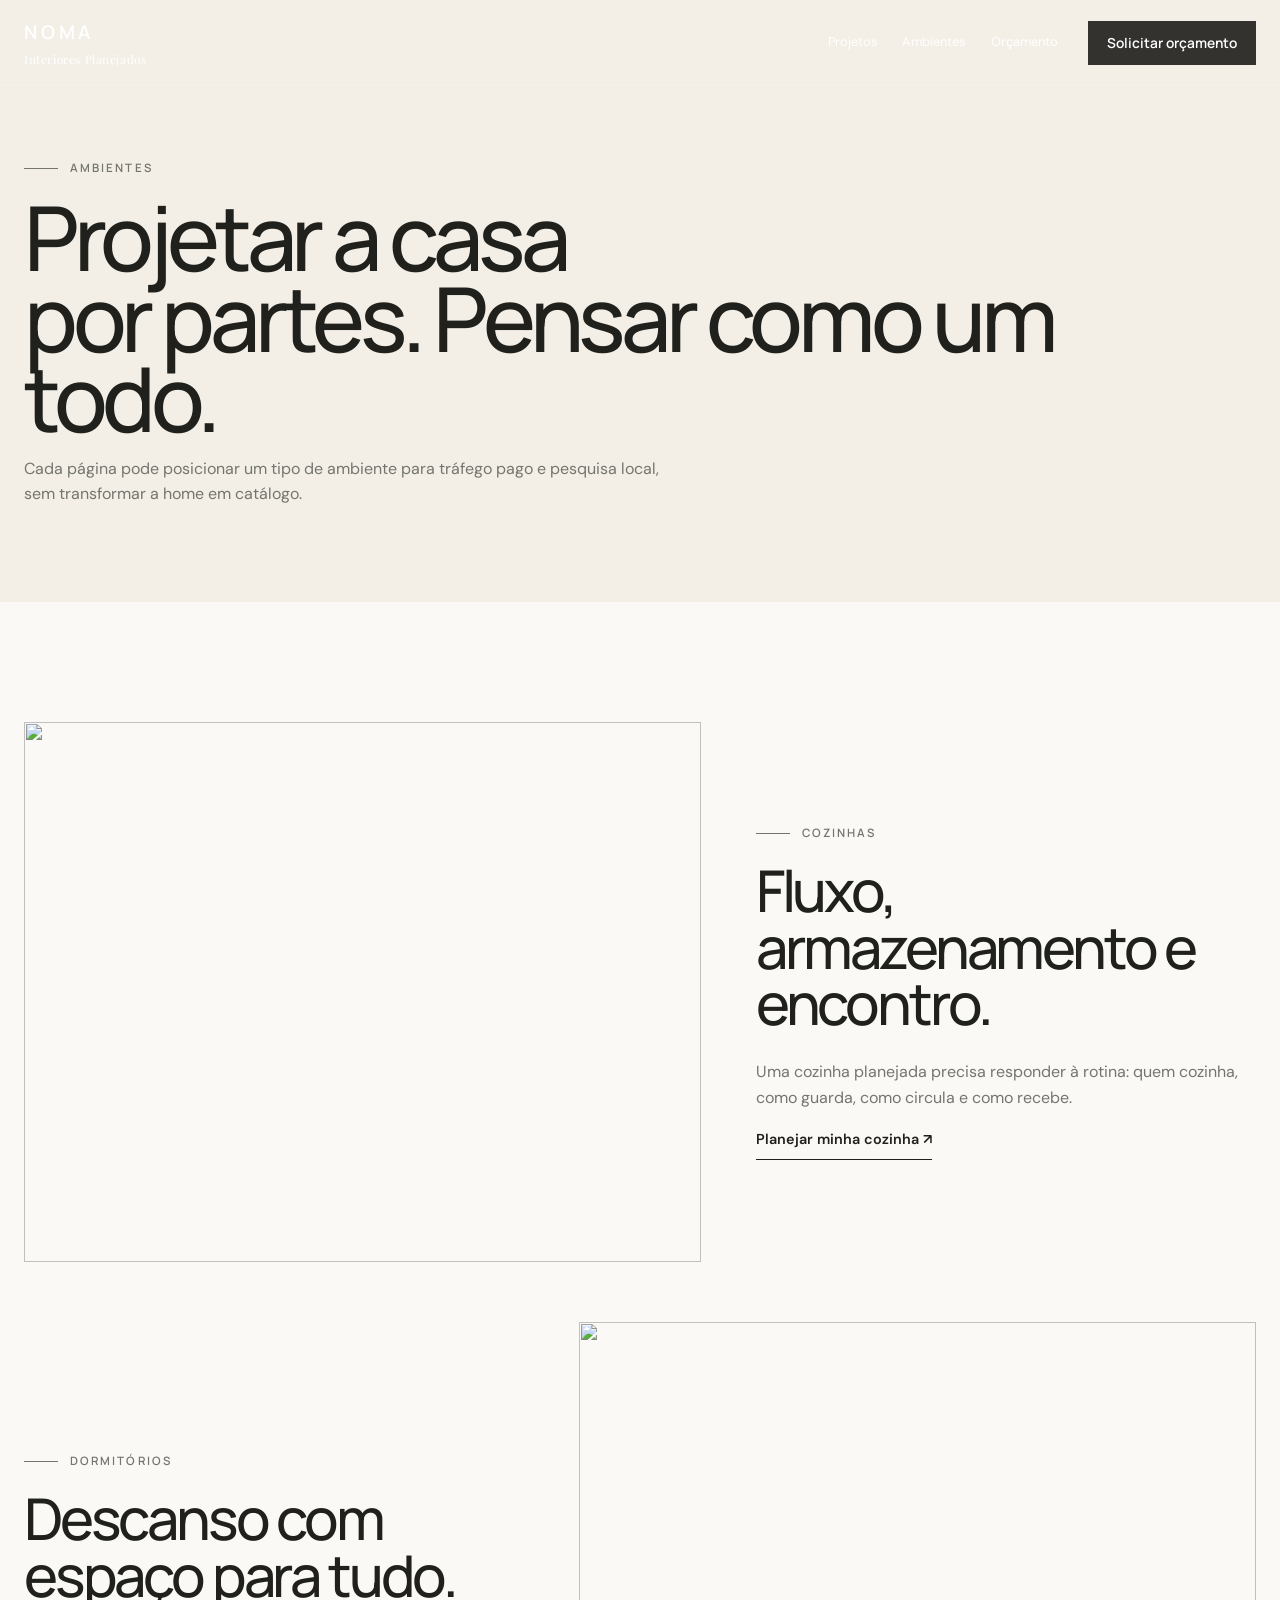
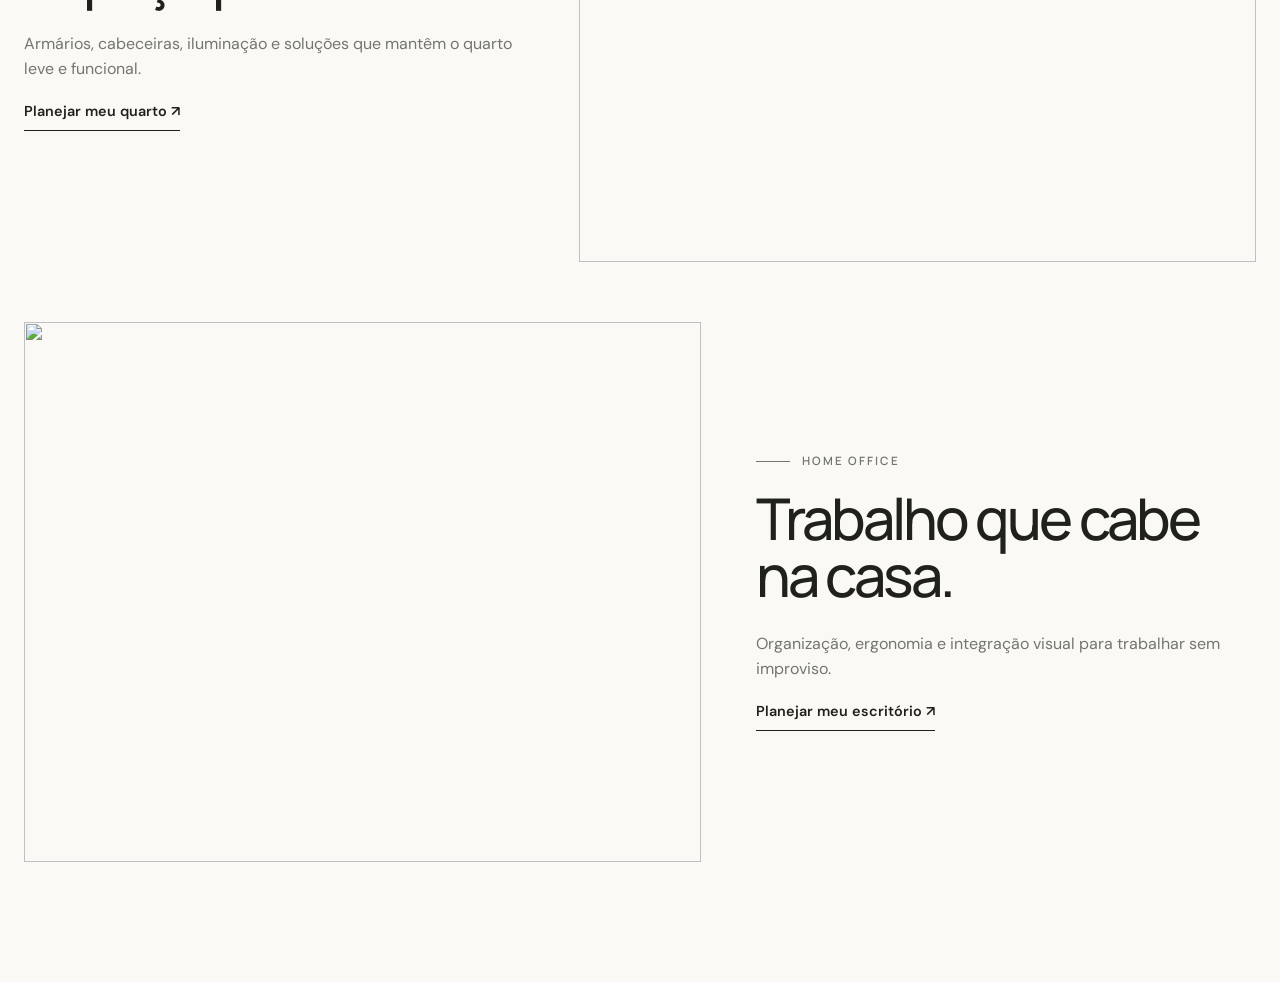
==== ambientes.html @ e96a2349 "Adiciona página ambientes.html" ====
<!doctype html><html lang="pt-BR"><head><meta charset="utf-8"><meta name="viewport" content="width=device-width,initial-scale=1"><title>Ambientes | NOMA Interiores</title><link rel="stylesheet" href="styles.css"></head><body><header class="header scrolled"><div class="shell header-inner"><a class="brand" href="index.html"><span class="brand-main">NOMA</span><span class="brand-sub">Interiores Planejados</span></a><nav class="nav"><a href="projetos.html">Projetos</a><a href="ambientes.html">Ambientes</a><a href="orcamento.html">Orçamento</a></nav><a class="button button-dark header-cta" href="orcamento.html">Solicitar orçamento</a><button class="menu">☰</button></div></header><main><section class="page-hero"><div class="shell"><p class="eyebrow">Ambientes</p><h1>Projetar a casa<br>por partes. Pensar como um todo.</h1><p>Cada página pode posicionar um tipo de ambiente para tráfego pago e pesquisa local, sem transformar a home em catálogo.</p></div></section><section class="section"><div class="shell room-list"><article class="room reveal"><img src="https://images.unsplash.com/photo-1600566753190-17f0baa2a6c3?auto=format&fit=crop&w=1300&q=88"><div><p class="eyebrow">Cozinhas</p><h2>Fluxo, armazenamento e encontro.</h2><p>Uma cozinha planejada precisa responder à rotina: quem cozinha, como guarda, como circula e como recebe.</p><a class="text-link" href="orcamento.html">Planejar minha cozinha ↗</a></div></article><article class="room reveal"><img src="https://images.unsplash.com/photo-1600607687920-4e2a09cf159d?auto=format&fit=crop&w=1300&q=88"><div><p class="eyebrow">Dormitórios</p><h2>Descanso com espaço para tudo.</h2><p>Armários, cabeceiras, iluminação e soluções que mantêm o quarto leve e funcional.</p><a class="text-link" href="orcamento.html">Planejar meu quarto ↗</a></div></article><article class="room reveal"><img src="https://images.unsplash.com/photo-1497366754035-f200968a6e72?auto=format&fit=crop&w=1300&q=88"><div><p class="eyebrow">Home office</p><h2>Trabalho que cabe na casa.</h2><p>Organização, ergonomia e integração visual para trabalhar sem improviso.</p><a class="text-link" href="orcamento.html">Planejar meu escritório ↗</a></div></article></div></section></main><script src="app.js"></script></body></html>
---- styles.css ----
@import url('https://fonts.googleapis.com/css2?family=DM+Sans:wght@400;500;600&family=Manrope:wght@400;500;600&family=Playfair+Display:ital,wght@0,500;0,600;1,500&display=swap');
:root{--ink:#20211d;--olive:#4d5947;--paper:#f3efe7;--cream:#e8e1d5;--sand:#cdbca7;--wood:#947259;--white:#fff;--muted:#74756e;--line:rgba(32,33,29,.16);--serif:"Playfair Display",Georgia,serif;--sans:"DM Sans",sans-serif;--display:"Manrope",sans-serif;--max:1240px}
*{box-sizing:border-box}html{scroll-behavior:smooth}body{margin:0;background:#faf9f6;color:var(--ink);font:16px/1.58 var(--sans);overflow-x:hidden}body.modal-open{overflow:hidden}a{text-decoration:none;color:inherit}img{display:block;width:100%}button,input,select,textarea{font:inherit}.shell{width:min(var(--max),calc(100% - 48px));margin:auto}.section{padding:120px 0}.eyebrow{margin:0 0 22px;font:600 .72rem var(--display);letter-spacing:.18em;text-transform:uppercase}.eyebrow:before{content:"";display:inline-block;width:34px;height:1px;margin:0 12px 3px 0;background:currentColor}.eyebrow.light{color:rgba(255,255,255,.74)}h1,h2,h3,p{margin-top:0}h2{margin-bottom:28px;font:500 clamp(2.8rem,5vw,5.2rem)/.98 var(--display);letter-spacing:-.055em}h2 em,h1 em{font-family:var(--serif);font-weight:500}.button{display:inline-flex;align-items:center;justify-content:center;min-height:54px;padding:0 24px;border:1px solid transparent;font:600 .86rem var(--display);transition:.3s;cursor:pointer}.button:hover{transform:translateY(-2px)}.button-dark{color:white;background:var(--ink)}.button-light{color:var(--ink);background:white}.button-ghost{color:white;border-color:rgba(255,255,255,.45);background:rgba(255,255,255,.08);backdrop-filter:blur(10px)}.button-outline{border-color:var(--ink);background:transparent}.text-link{display:inline-flex;gap:16px;align-items:center;border-bottom:1px solid currentColor;padding-bottom:8px;font-size:.9rem;font-weight:600}.header{position:fixed;inset:0 0 auto;z-index:100;height:86px;color:white;border-bottom:1px solid rgba(255,255,255,.16);transition:.35s}.header.scrolled{height:72px;color:var(--ink);background:rgba(250,249,246,.94);box-shadow:0 8px 30px rgba(0,0,0,.06);backdrop-filter:blur(16px);border-color:var(--line)}.header-inner{display:flex;height:100%;align-items:center;gap:30px}.brand{display:flex;flex-direction:column;line-height:1}.brand-main{font:600 1.18rem var(--display);letter-spacing:.2em}.brand-sub{margin-top:6px;font:.74rem var(--serif);letter-spacing:.05em}.nav{display:flex;gap:clamp(16px,2vw,30px);margin-left:auto}.nav a{position:relative;font-size:.8rem}.nav a:after{content:"";position:absolute;left:0;right:100%;bottom:-7px;height:1px;background:currentColor;transition:.25s}.nav a:hover:after{right:0}.header-cta{min-height:44px;padding-inline:18px;background:rgba(24,25,22,.88);color:white}.menu{display:none;width:44px;height:44px;border:0;background:transparent;color:inherit}.hero{position:relative;min-height:100svh;display:flex;align-items:center;color:white;overflow:hidden}.hero-image{position:absolute;inset:0;height:100%;object-fit:cover;animation:zoom 18s ease-out both}@keyframes zoom{from{transform:scale(1.05)}to{transform:scale(1)}}.hero-overlay{position:absolute;inset:0;background:linear-gradient(90deg,rgba(14,15,13,.83),rgba(14,15,13,.43) 52%,rgba(14,15,13,.14)),linear-gradient(0deg,rgba(0,0,0,.35),transparent 40%)}.hero-content{position:relative;z-index:2;padding:150px 0 95px}.hero h1{max-width:960px;margin:0 0 30px;font:500 clamp(3.6rem,7.4vw,7.8rem)/.89 var(--display);letter-spacing:-.065em}.hero-lead{max-width:620px;margin-bottom:38px;color:rgba(255,255,255,.84);font-size:1.08rem}.hero-actions{display:flex;gap:12px;flex-wrap:wrap}.hero-actions .button{min-height:58px}.hero-proof{display:flex;gap:14px;flex-wrap:wrap;margin-top:55px;color:rgba(255,255,255,.67);font-size:.72rem;letter-spacing:.08em;text-transform:uppercase}.hero-proof span{width:3px;height:3px;border-radius:50%;background:white;align-self:center}.hero-note{position:absolute;right:24px;bottom:22px;z-index:2;color:rgba(255,255,255,.57);font-size:.67rem}.scroll{position:absolute;z-index:3;left:50%;bottom:28px;width:25px;height:42px;border:1px solid rgba(255,255,255,.48);border-radius:20px}.scroll:after{content:"";position:absolute;top:8px;left:11px;width:2px;height:7px;border-radius:2px;background:#fff;animation:scroll 1.7s infinite}@keyframes scroll{0%{opacity:0;transform:translateY(0)}30%{opacity:1}100%{opacity:0;transform:translateY(14px)}}.intro{background:var(--paper)}.intro-grid{display:grid;grid-template-columns:.78fr 1.22fr;gap:clamp(50px,8vw,130px);align-items:center}.intro-copy p:not(.eyebrow){max-width:490px;color:var(--muted);font-size:1.03rem}.intro-visual{margin:0}.intro-visual img{height:650px;object-fit:cover}.intro-visual figcaption{display:flex;gap:18px;padding:18px 2px;color:var(--muted);font-size:.82rem}.intro-visual figcaption span{color:var(--ink);font-weight:600}.heading{display:flex;justify-content:space-between;align-items:end;gap:60px;margin-bottom:60px}.heading h2{margin-bottom:0}.heading>p{max-width:410px;margin-bottom:4px;color:var(--muted)}.environment-grid{display:grid;grid-template-columns:repeat(3,1fr);grid-auto-rows:320px;gap:14px}.environment{position:relative;overflow:hidden}.environment.wide{grid-column:span 2}.environment.tall{grid-row:span 2}.environment img{height:100%;object-fit:cover;transition:.8s}.environment:hover img{transform:scale(1.045)}.environment:after{content:"";position:absolute;inset:0;background:linear-gradient(0deg,rgba(10,11,9,.7),transparent 62%)}.env-copy{position:absolute;z-index:2;inset:auto 26px 24px;color:white;display:grid;grid-template-columns:auto 1fr auto;gap:14px;align-items:end}.env-copy span{font-size:.7rem;opacity:.7}.env-copy h3{margin:0;font:500 clamp(1.45rem,2.3vw,2.2rem) var(--serif)}.env-copy a{font-size:.72rem;border-bottom:1px solid rgba(255,255,255,.6)}.portfolio{color:white;background:var(--ink)}.portfolio .heading>p{color:rgba(255,255,255,.63)}.portfolio-grid{display:grid;grid-template-columns:1.2fr .8fr .8fr;grid-auto-rows:340px;gap:12px}.project{position:relative;border:0;padding:0;background:#111;overflow:hidden;cursor:pointer;text-align:left}.project.large{grid-row:span 2}.project.wide{grid-column:span 2}.project img{height:100%;object-fit:cover;transition:.8s}.project:hover img{transform:scale(1.04);opacity:.84}.project-copy{position:absolute;inset:0;display:flex;flex-direction:column;justify-content:flex-end;padding:26px;color:white;background:linear-gradient(0deg,rgba(8,9,7,.82),transparent 58%)}.project-copy small{opacity:.67}.project-copy strong{font:500 1.65rem var(--serif)}.project-copy i{position:absolute;right:25px;bottom:30px;font-size:.72rem;font-style:normal;opacity:0;transform:translateX(-8px);transition:.3s}.project:hover i{opacity:1;transform:none}.portfolio-footer{display:flex;gap:22px;align-items:center;margin-top:30px}.portfolio-footer p{margin:0 auto 0 0;color:rgba(255,255,255,.5);font-size:.74rem}.transformation{background:var(--cream)}.trans-grid{display:grid;grid-template-columns:.58fr 1.42fr;gap:clamp(40px,7vw,100px);align-items:center}.trans-copy>p:not(.eyebrow){max-width:400px;color:var(--muted)}.comparison{position:relative;aspect-ratio:1.45;overflow:hidden;cursor:ew-resize}.comparison img{position:absolute;inset:0;height:100%;object-fit:cover;pointer-events:none}.before{filter:saturate(.45) brightness(.85)}.after-wrap{position:absolute;inset:0;width:52%;overflow:hidden}.after-wrap img{width:var(--comp-width,100%);max-width:none}.comp-line{position:absolute;top:0;bottom:0;left:52%;width:1px;background:white}.comp-line b{position:absolute;left:50%;top:50%;transform:translate(-50%,-50%);width:52px;height:52px;border-radius:50%;display:grid;place-items:center;background:white;color:var(--ink)}.comparison input{position:absolute;inset:0;width:100%;height:100%;opacity:0;cursor:ew-resize}.comp-label{position:absolute;top:20px;z-index:2;padding:7px 11px;background:rgba(15,16,14,.58);color:white;font-size:.7rem;letter-spacing:.1em}.comp-label.left{left:20px}.comp-label.right{right:20px}.materials{background:#faf9f6}.material-grid{display:grid;grid-template-columns:repeat(4,1fr);gap:14px}.material{background:white;border:1px solid var(--line);padding:14px}.material-swatch{height:270px;background-size:cover;background-position:center}.material h3{font:500 1.4rem var(--serif);margin:17px 0 5px}.material p{color:var(--muted);font-size:.82rem}.process{background:#faf9f6}.process-list{display:grid;grid-template-columns:repeat(5,1fr);margin:0;padding:0;list-style:none;border-top:1px solid var(--line)}.process-list li{min-height:310px;padding:24px;border-right:1px solid var(--line)}.process-list li:first-child{border-left:1px solid var(--line)}.process-list span{color:var(--muted);font-size:.7rem}.process-list h3{font:500 1.55rem var(--serif);margin:72px 0 10px}.process-list p{color:var(--muted);font-size:.85rem}.design3d{background:var(--olive);color:white}.design-grid{display:grid;grid-template-columns:1fr 1fr;gap:60px;align-items:center}.design-copy p{max-width:500px;color:#d4ddcf}.design-visual{min-height:620px;background:url('https://images.unsplash.com/photo-1600566753190-17f0baa2a6c3?auto=format&fit=crop&w=1500&q=88') center/cover;position:relative}.design-visual:after{content:"PROJETO • VISUALIZAÇÃO • EXECUÇÃO";position:absolute;left:20px;bottom:20px;background:rgba(20,25,18,.65);backdrop-filter:blur(10px);padding:10px 13px;font-size:.68rem;letter-spacing:.1em}.about-grid{display:grid;grid-template-columns:.85fr 1.15fr;gap:90px;align-items:center}.about-grid img{height:640px;object-fit:cover}.about-copy p{color:var(--muted)}.quote{margin:34px 0;padding:24px 0;border-block:1px solid var(--line);font:500 1.8rem/1.35 var(--serif)}.faq{display:grid;grid-template-columns:.7fr 1.3fr;gap:70px}.faq details{border-bottom:1px solid var(--line);padding:21px 0}.faq summary{list-style:none;cursor:pointer;display:flex;justify-content:space-between;font-weight:600}.faq summary:after{content:"+";color:var(--wood)}.faq details[open] summary:after{content:"–"}.faq p{color:var(--muted);padding-right:50px}.final{position:relative;min-height:680px;color:white;display:flex;align-items:center;overflow:hidden}.final>img{position:absolute;inset:0;height:100%;object-fit:cover}.final:after{content:"";position:absolute;inset:0;background:linear-gradient(90deg,rgba(18,19,16,.82),rgba(18,19,16,.22))}.final-copy{position:relative;z-index:2;max-width:820px}.final-copy h2{font-size:clamp(3.4rem,6vw,6.3rem)}.final-copy p{max-width:550px;color:#e1e4dc}.footer{padding:48px 0 28px;background:#171815;color:white}.footgrid{display:grid;grid-template-columns:1.2fr repeat(3,.55fr);gap:30px}.footer a,.footer p{display:block;color:#a8aaa3;margin:8px 0}.fine{display:flex;justify-content:space-between;gap:15px;border-top:1px solid rgba(255,255,255,.1);padding-top:18px;margin-top:36px;font-size:.72rem;color:#767871}.reveal{opacity:0;transform:translateY(24px);transition:.75s}.reveal.visible{opacity:1;transform:none}
.page-hero{padding:160px 0 80px;background:var(--paper)}.page-hero h1{font:500 clamp(3.8rem,7vw,7rem)/.9 var(--display);letter-spacing:-.06em;margin:17px 0}.page-hero p{max-width:650px;color:var(--muted)}.room-list{display:grid;gap:60px}.room{display:grid;grid-template-columns:1.15fr .85fr;gap:55px;align-items:center}.room:nth-child(even){grid-template-columns:.85fr 1.15fr}.room:nth-child(even) img{order:2}.room img{height:540px;object-fit:cover}.room h2{font-size:3.6rem}.room p{color:var(--muted)}.projects-page{display:grid;grid-template-columns:1fr 1fr;gap:14px}.case{position:relative;min-height:520px;overflow:hidden}.case.large{grid-column:1/-1;min-height:650px}.case img{height:100%;object-fit:cover}.case:after{content:"";position:absolute;inset:0;background:linear-gradient(0deg,rgba(10,11,9,.72),transparent 60%)}.case div{position:absolute;z-index:2;left:28px;bottom:26px;color:white}.case h3{font:500 2.3rem var(--serif);margin:6px 0}.budget{display:grid;grid-template-columns:.8fr 1.2fr;gap:60px}.budget-copy p{color:var(--muted)}.lead-form{background:white;border:1px solid var(--line);padding:34px}.field{display:grid;gap:7px;margin-bottom:15px}.field label{font-size:.76rem;color:var(--muted)}.field input,.field select,.field textarea{padding:14px;border:1px solid var(--line);background:#fbfaf7;color:var(--ink)}.field textarea{min-height:120px}.alt{background:#f2ede4}.alt .header.scrolled{background:rgba(242,237,228,.94)}.alt-hero{padding:155px 0 55px}.alt-head{display:grid;grid-template-columns:1.2fr .8fr;gap:50px;align-items:end}.alt-hero h1{font:500 clamp(4.5rem,9vw,9.4rem)/.78 var(--serif);letter-spacing:-.05em;margin:15px 0}.alt-hero h1 em{color:var(--wood)}.alt-head p{color:var(--muted)}.alt-photo{height:680px;margin-top:45px;background:url('https://images.unsplash.com/photo-1600210492486-724fe5c67fb0?auto=format&fit=crop&w=2100&q=88') center/cover}.alt-strip{display:grid;grid-template-columns:repeat(3,1fr);border-block:1px solid var(--line)}.alt-strip div{padding:28px;border-right:1px solid var(--line)}.alt-strip strong{font:500 2.4rem var(--serif);display:block}.alt-strip span{color:var(--muted);font-size:.8rem}.modal{border:0;padding:0;width:min(1100px,calc(100% - 32px));max-height:90vh;background:#111;color:white}.modal::backdrop{background:rgba(0,0,0,.78)}.modal-top{display:flex;justify-content:space-between;padding:18px 20px;border-bottom:1px solid rgba(255,255,255,.13)}.modal-close{border:0;background:transparent;color:white;font-size:1.5rem}.modal-grid{display:grid;grid-template-columns:1fr 1fr;gap:10px;padding:12px}.modal-grid figure{margin:0}.modal-grid img{height:390px;object-fit:cover}.modal-grid figcaption{padding:10px;color:#bbb}
@media(max-width:980px){.nav{position:fixed;display:none;inset:78px 14px auto;background:#faf9f6;color:var(--ink);border:1px solid var(--line);padding:20px;flex-direction:column}.nav.open{display:flex}.header-cta{display:none}.menu{display:block;margin-left:auto}.intro-grid,.trans-grid,.design-grid,.about-grid,.faq,.budget,.alt-head{grid-template-columns:1fr}.environment-grid{grid-template-columns:1fr 1fr}.environment.wide{grid-column:span 2}.portfolio-grid{grid-template-columns:1fr 1fr}.project.large{grid-column:1/3;grid-row:auto}.project.wide{grid-column:auto}.material-grid,.process-list{grid-template-columns:1fr 1fr}.footgrid{grid-template-columns:1fr 1fr}.room,.room:nth-child(even){grid-template-columns:1fr}.room:nth-child(even) img{order:0}}@media(max-width:620px){.shell{width:min(var(--max),calc(100% - 28px))}.hero h1{font-size:3.7rem}.section{padding:78px 0}.heading{align-items:flex-start;flex-direction:column}.environment-grid,.portfolio-grid,.material-grid,.process-list,.projects-page{grid-template-columns:1fr}.environment.wide,.project.large,.case.large{grid-column:auto}.intro-visual img,.about-grid img{height:460px}.design-visual{min-height:460px}.final{min-height:620px}.footgrid{grid-template-columns:1fr}.fine{flex-direction:column}.page-hero h1{font-size:3.8rem}.room img{height:420px}.alt-photo{height:460px}.alt-strip{grid-template-columns:1fr}.modal-grid{grid-template-columns:1fr}.modal-grid img{height:270px}}
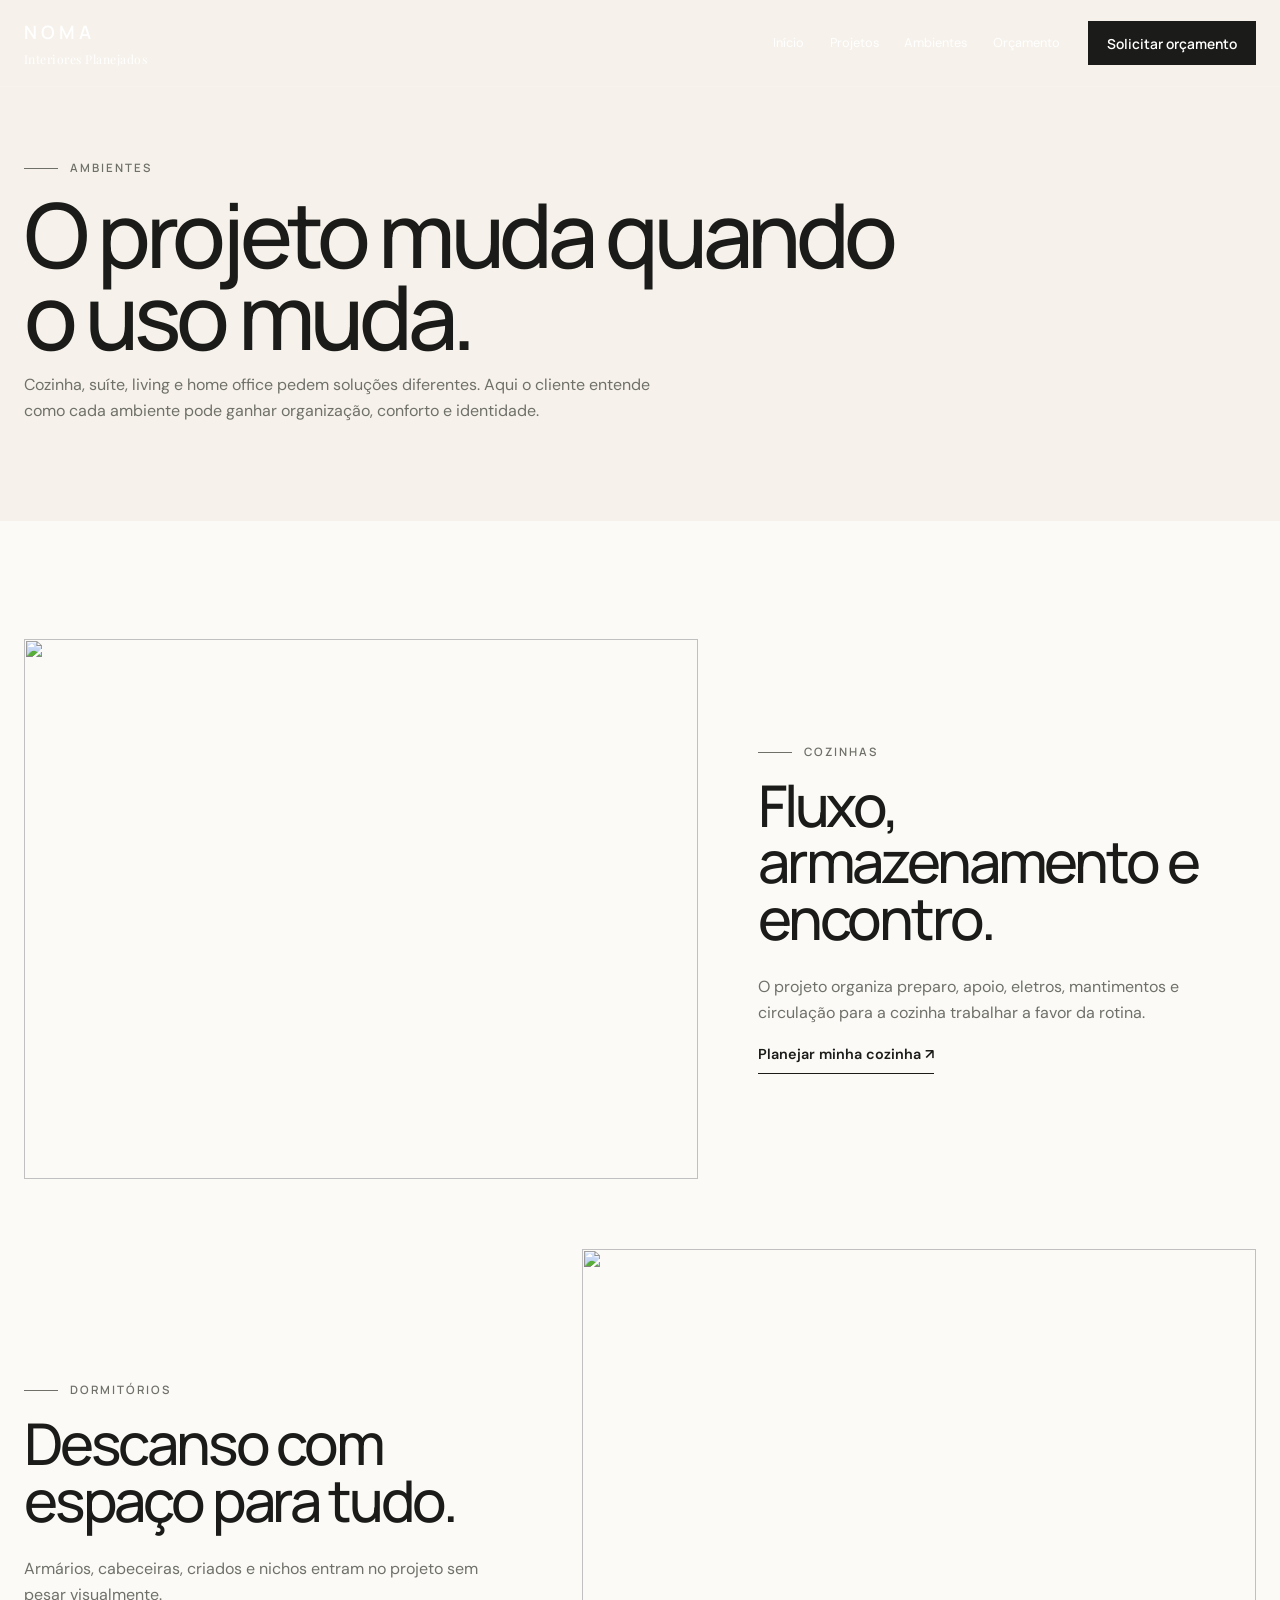
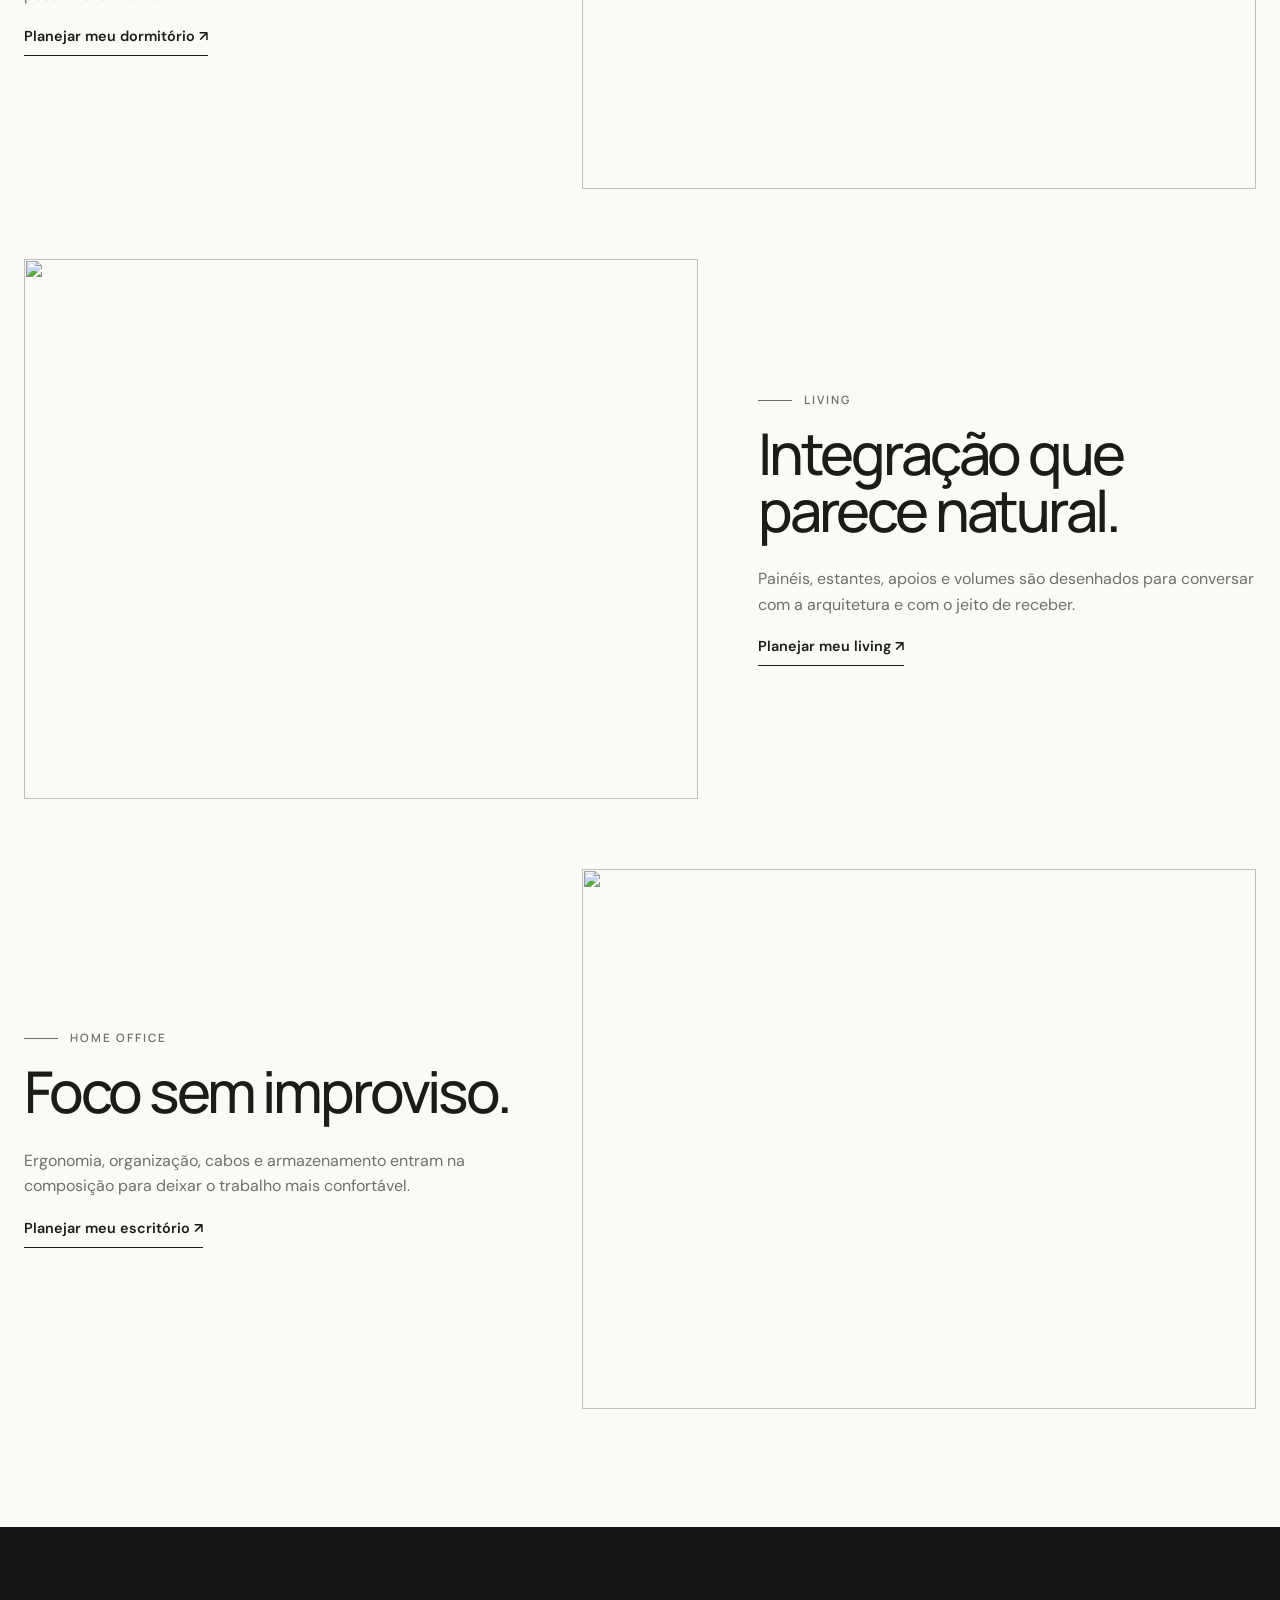
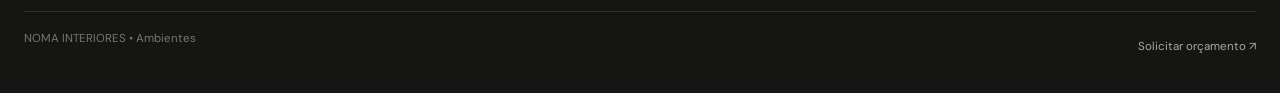
==== commit a6340f8d: "Refina página de ambientes NOMA" ====
--- a/ambientes.html
+++ b/ambientes.html
@@ -1 +1 @@
-<!doctype html><html lang="pt-BR"><head><meta charset="utf-8"><meta name="viewport" content="width=device-width,initial-scale=1"><title>Ambientes | NOMA Interiores</title><link rel="stylesheet" href="styles.css"></head><body><header class="header scrolled"><div class="shell header-inner"><a class="brand" href="index.html"><span class="brand-main">NOMA</span><span class="brand-sub">Interiores Planejados</span></a><nav class="nav"><a href="projetos.html">Projetos</a><a href="ambientes.html">Ambientes</a><a href="orcamento.html">Orçamento</a></nav><a class="button button-dark header-cta" href="orcamento.html">Solicitar orçamento</a><button class="menu">☰</button></div></header><main><section class="page-hero"><div class="shell"><p class="eyebrow">Ambientes</p><h1>Projetar a casa<br>por partes. Pensar como um todo.</h1><p>Cada página pode posicionar um tipo de ambiente para tráfego pago e pesquisa local, sem transformar a home em catálogo.</p></div></section><section class="section"><div class="shell room-list"><article class="room reveal"><img src="https://images.unsplash.com/photo-1600566753190-17f0baa2a6c3?auto=format&fit=crop&w=1300&q=88"><div><p class="eyebrow">Cozinhas</p><h2>Fluxo, armazenamento e encontro.</h2><p>Uma cozinha planejada precisa responder à rotina: quem cozinha, como guarda, como circula e como recebe.</p><a class="text-link" href="orcamento.html">Planejar minha cozinha ↗</a></div></article><article class="room reveal"><img src="https://images.unsplash.com/photo-1600607687920-4e2a09cf159d?auto=format&fit=crop&w=1300&q=88"><div><p class="eyebrow">Dormitórios</p><h2>Descanso com espaço para tudo.</h2><p>Armários, cabeceiras, iluminação e soluções que mantêm o quarto leve e funcional.</p><a class="text-link" href="orcamento.html">Planejar meu quarto ↗</a></div></article><article class="room reveal"><img src="https://images.unsplash.com/photo-1497366754035-f200968a6e72?auto=format&fit=crop&w=1300&q=88"><div><p class="eyebrow">Home office</p><h2>Trabalho que cabe na casa.</h2><p>Organização, ergonomia e integração visual para trabalhar sem improviso.</p><a class="text-link" href="orcamento.html">Planejar meu escritório ↗</a></div></article></div></section></main><script src="app.js"></script></body></html>+<!doctype html><html lang="pt-BR"><head><meta charset="utf-8"><meta name="viewport" content="width=device-width,initial-scale=1"><title>Ambientes | NOMA Interiores</title><link rel="stylesheet" href="styles.css"></head><body><header class="header scrolled"><div class="shell header-inner"><a class="brand" href="index.html"><span class="brand-main">NOMA</span><span class="brand-sub">Interiores Planejados</span></a><nav class="nav"><a href="index.html">Início</a><a href="projetos.html">Projetos</a><a href="ambientes.html">Ambientes</a><a href="orcamento.html">Orçamento</a></nav><a class="button button-dark header-cta" href="orcamento.html">Solicitar orçamento</a><button class="menu">☰</button></div></header><main><section class="page-hero"><div class="shell"><p class="eyebrow">Ambientes</p><h1>O projeto muda quando<br>o uso muda.</h1><p>Cozinha, suíte, living e home office pedem soluções diferentes. Aqui o cliente entende como cada ambiente pode ganhar organização, conforto e identidade.</p></div></section><section class="section"><div class="shell room-list"><article class="room-row reveal"><img src="https://images.unsplash.com/photo-1600566753190-17f0baa2a6c3?auto=format&fit=crop&w=1400&q=88"><div><p class="eyebrow">Cozinhas</p><h2>Fluxo, armazenamento e encontro.</h2><p>O projeto organiza preparo, apoio, eletros, mantimentos e circulação para a cozinha trabalhar a favor da rotina.</p><a class="text-link" href="orcamento.html">Planejar minha cozinha ↗</a></div></article><article class="room-row reveal"><img src="https://images.unsplash.com/photo-1600607687920-4e2a09cf159d?auto=format&fit=crop&w=1400&q=88"><div><p class="eyebrow">Dormitórios</p><h2>Descanso com espaço para tudo.</h2><p>Armários, cabeceiras, criados e nichos entram no projeto sem pesar visualmente.</p><a class="text-link" href="orcamento.html">Planejar meu dormitório ↗</a></div></article><article class="room-row reveal"><img src="https://images.unsplash.com/photo-1600210492486-724fe5c67fb0?auto=format&fit=crop&w=1400&q=88"><div><p class="eyebrow">Living</p><h2>Integração que parece natural.</h2><p>Painéis, estantes, apoios e volumes são desenhados para conversar com a arquitetura e com o jeito de receber.</p><a class="text-link" href="orcamento.html">Planejar meu living ↗</a></div></article><article class="room-row reveal"><img src="https://images.unsplash.com/photo-1497366754035-f200968a6e72?auto=format&fit=crop&w=1400&q=88"><div><p class="eyebrow">Home office</p><h2>Foco sem improviso.</h2><p>Ergonomia, organização, cabos e armazenamento entram na composição para deixar o trabalho mais confortável.</p><a class="text-link" href="orcamento.html">Planejar meu escritório ↗</a></div></article></div></section></main><footer class="footer"><div class="shell fine"><span>NOMA INTERIORES • Ambientes</span><a href="orcamento.html">Solicitar orçamento ↗</a></div></footer><script src="app.js"></script></body></html>
--- a/styles.css
+++ b/styles.css
@@ -1,5 +1,18 @@
 @import url('https://fonts.googleapis.com/css2?family=DM+Sans:wght@400;500;600&family=Manrope:wght@400;500;600&family=Playfair+Display:ital,wght@0,500;0,600;1,500&display=swap');
-:root{--ink:#20211d;--olive:#4d5947;--paper:#f3efe7;--cream:#e8e1d5;--sand:#cdbca7;--wood:#947259;--white:#fff;--muted:#74756e;--line:rgba(32,33,29,.16);--serif:"Playfair Display",Georgia,serif;--sans:"DM Sans",sans-serif;--display:"Manrope",sans-serif;--max:1240px}
-*{box-sizing:border-box}html{scroll-behavior:smooth}body{margin:0;background:#faf9f6;color:var(--ink);font:16px/1.58 var(--sans);overflow-x:hidden}body.modal-open{overflow:hidden}a{text-decoration:none;color:inherit}img{display:block;width:100%}button,input,select,textarea{font:inherit}.shell{width:min(var(--max),calc(100% - 48px));margin:auto}.section{padding:120px 0}.eyebrow{margin:0 0 22px;font:600 .72rem var(--display);letter-spacing:.18em;text-transform:uppercase}.eyebrow:before{content:"";display:inline-block;width:34px;height:1px;margin:0 12px 3px 0;background:currentColor}.eyebrow.light{color:rgba(255,255,255,.74)}h1,h2,h3,p{margin-top:0}h2{margin-bottom:28px;font:500 clamp(2.8rem,5vw,5.2rem)/.98 var(--display);letter-spacing:-.055em}h2 em,h1 em{font-family:var(--serif);font-weight:500}.button{display:inline-flex;align-items:center;justify-content:center;min-height:54px;padding:0 24px;border:1px solid transparent;font:600 .86rem var(--display);transition:.3s;cursor:pointer}.button:hover{transform:translateY(-2px)}.button-dark{color:white;background:var(--ink)}.button-light{color:var(--ink);background:white}.button-ghost{color:white;border-color:rgba(255,255,255,.45);background:rgba(255,255,255,.08);backdrop-filter:blur(10px)}.button-outline{border-color:var(--ink);background:transparent}.text-link{display:inline-flex;gap:16px;align-items:center;border-bottom:1px solid currentColor;padding-bottom:8px;font-size:.9rem;font-weight:600}.header{position:fixed;inset:0 0 auto;z-index:100;height:86px;color:white;border-bottom:1px solid rgba(255,255,255,.16);transition:.35s}.header.scrolled{height:72px;color:var(--ink);background:rgba(250,249,246,.94);box-shadow:0 8px 30px rgba(0,0,0,.06);backdrop-filter:blur(16px);border-color:var(--line)}.header-inner{display:flex;height:100%;align-items:center;gap:30px}.brand{display:flex;flex-direction:column;line-height:1}.brand-main{font:600 1.18rem var(--display);letter-spacing:.2em}.brand-sub{margin-top:6px;font:.74rem var(--serif);letter-spacing:.05em}.nav{display:flex;gap:clamp(16px,2vw,30px);margin-left:auto}.nav a{position:relative;font-size:.8rem}.nav a:after{content:"";position:absolute;left:0;right:100%;bottom:-7px;height:1px;background:currentColor;transition:.25s}.nav a:hover:after{right:0}.header-cta{min-height:44px;padding-inline:18px;background:rgba(24,25,22,.88);color:white}.menu{display:none;width:44px;height:44px;border:0;background:transparent;color:inherit}.hero{position:relative;min-height:100svh;display:flex;align-items:center;color:white;overflow:hidden}.hero-image{position:absolute;inset:0;height:100%;object-fit:cover;animation:zoom 18s ease-out both}@keyframes zoom{from{transform:scale(1.05)}to{transform:scale(1)}}.hero-overlay{position:absolute;inset:0;background:linear-gradient(90deg,rgba(14,15,13,.83),rgba(14,15,13,.43) 52%,rgba(14,15,13,.14)),linear-gradient(0deg,rgba(0,0,0,.35),transparent 40%)}.hero-content{position:relative;z-index:2;padding:150px 0 95px}.hero h1{max-width:960px;margin:0 0 30px;font:500 clamp(3.6rem,7.4vw,7.8rem)/.89 var(--display);letter-spacing:-.065em}.hero-lead{max-width:620px;margin-bottom:38px;color:rgba(255,255,255,.84);font-size:1.08rem}.hero-actions{display:flex;gap:12px;flex-wrap:wrap}.hero-actions .button{min-height:58px}.hero-proof{display:flex;gap:14px;flex-wrap:wrap;margin-top:55px;color:rgba(255,255,255,.67);font-size:.72rem;letter-spacing:.08em;text-transform:uppercase}.hero-proof span{width:3px;height:3px;border-radius:50%;background:white;align-self:center}.hero-note{position:absolute;right:24px;bottom:22px;z-index:2;color:rgba(255,255,255,.57);font-size:.67rem}.scroll{position:absolute;z-index:3;left:50%;bottom:28px;width:25px;height:42px;border:1px solid rgba(255,255,255,.48);border-radius:20px}.scroll:after{content:"";position:absolute;top:8px;left:11px;width:2px;height:7px;border-radius:2px;background:#fff;animation:scroll 1.7s infinite}@keyframes scroll{0%{opacity:0;transform:translateY(0)}30%{opacity:1}100%{opacity:0;transform:translateY(14px)}}.intro{background:var(--paper)}.intro-grid{display:grid;grid-template-columns:.78fr 1.22fr;gap:clamp(50px,8vw,130px);align-items:center}.intro-copy p:not(.eyebrow){max-width:490px;color:var(--muted);font-size:1.03rem}.intro-visual{margin:0}.intro-visual img{height:650px;object-fit:cover}.intro-visual figcaption{display:flex;gap:18px;padding:18px 2px;color:var(--muted);font-size:.82rem}.intro-visual figcaption span{color:var(--ink);font-weight:600}.heading{display:flex;justify-content:space-between;align-items:end;gap:60px;margin-bottom:60px}.heading h2{margin-bottom:0}.heading>p{max-width:410px;margin-bottom:4px;color:var(--muted)}.environment-grid{display:grid;grid-template-columns:repeat(3,1fr);grid-auto-rows:320px;gap:14px}.environment{position:relative;overflow:hidden}.environment.wide{grid-column:span 2}.environment.tall{grid-row:span 2}.environment img{height:100%;object-fit:cover;transition:.8s}.environment:hover img{transform:scale(1.045)}.environment:after{content:"";position:absolute;inset:0;background:linear-gradient(0deg,rgba(10,11,9,.7),transparent 62%)}.env-copy{position:absolute;z-index:2;inset:auto 26px 24px;color:white;display:grid;grid-template-columns:auto 1fr auto;gap:14px;align-items:end}.env-copy span{font-size:.7rem;opacity:.7}.env-copy h3{margin:0;font:500 clamp(1.45rem,2.3vw,2.2rem) var(--serif)}.env-copy a{font-size:.72rem;border-bottom:1px solid rgba(255,255,255,.6)}.portfolio{color:white;background:var(--ink)}.portfolio .heading>p{color:rgba(255,255,255,.63)}.portfolio-grid{display:grid;grid-template-columns:1.2fr .8fr .8fr;grid-auto-rows:340px;gap:12px}.project{position:relative;border:0;padding:0;background:#111;overflow:hidden;cursor:pointer;text-align:left}.project.large{grid-row:span 2}.project.wide{grid-column:span 2}.project img{height:100%;object-fit:cover;transition:.8s}.project:hover img{transform:scale(1.04);opacity:.84}.project-copy{position:absolute;inset:0;display:flex;flex-direction:column;justify-content:flex-end;padding:26px;color:white;background:linear-gradient(0deg,rgba(8,9,7,.82),transparent 58%)}.project-copy small{opacity:.67}.project-copy strong{font:500 1.65rem var(--serif)}.project-copy i{position:absolute;right:25px;bottom:30px;font-size:.72rem;font-style:normal;opacity:0;transform:translateX(-8px);transition:.3s}.project:hover i{opacity:1;transform:none}.portfolio-footer{display:flex;gap:22px;align-items:center;margin-top:30px}.portfolio-footer p{margin:0 auto 0 0;color:rgba(255,255,255,.5);font-size:.74rem}.transformation{background:var(--cream)}.trans-grid{display:grid;grid-template-columns:.58fr 1.42fr;gap:clamp(40px,7vw,100px);align-items:center}.trans-copy>p:not(.eyebrow){max-width:400px;color:var(--muted)}.comparison{position:relative;aspect-ratio:1.45;overflow:hidden;cursor:ew-resize}.comparison img{position:absolute;inset:0;height:100%;object-fit:cover;pointer-events:none}.before{filter:saturate(.45) brightness(.85)}.after-wrap{position:absolute;inset:0;width:52%;overflow:hidden}.after-wrap img{width:var(--comp-width,100%);max-width:none}.comp-line{position:absolute;top:0;bottom:0;left:52%;width:1px;background:white}.comp-line b{position:absolute;left:50%;top:50%;transform:translate(-50%,-50%);width:52px;height:52px;border-radius:50%;display:grid;place-items:center;background:white;color:var(--ink)}.comparison input{position:absolute;inset:0;width:100%;height:100%;opacity:0;cursor:ew-resize}.comp-label{position:absolute;top:20px;z-index:2;padding:7px 11px;background:rgba(15,16,14,.58);color:white;font-size:.7rem;letter-spacing:.1em}.comp-label.left{left:20px}.comp-label.right{right:20px}.materials{background:#faf9f6}.material-grid{display:grid;grid-template-columns:repeat(4,1fr);gap:14px}.material{background:white;border:1px solid var(--line);padding:14px}.material-swatch{height:270px;background-size:cover;background-position:center}.material h3{font:500 1.4rem var(--serif);margin:17px 0 5px}.material p{color:var(--muted);font-size:.82rem}.process{background:#faf9f6}.process-list{display:grid;grid-template-columns:repeat(5,1fr);margin:0;padding:0;list-style:none;border-top:1px solid var(--line)}.process-list li{min-height:310px;padding:24px;border-right:1px solid var(--line)}.process-list li:first-child{border-left:1px solid var(--line)}.process-list span{color:var(--muted);font-size:.7rem}.process-list h3{font:500 1.55rem var(--serif);margin:72px 0 10px}.process-list p{color:var(--muted);font-size:.85rem}.design3d{background:var(--olive);color:white}.design-grid{display:grid;grid-template-columns:1fr 1fr;gap:60px;align-items:center}.design-copy p{max-width:500px;color:#d4ddcf}.design-visual{min-height:620px;background:url('https://images.unsplash.com/photo-1600566753190-17f0baa2a6c3?auto=format&fit=crop&w=1500&q=88') center/cover;position:relative}.design-visual:after{content:"PROJETO • VISUALIZAÇÃO • EXECUÇÃO";position:absolute;left:20px;bottom:20px;background:rgba(20,25,18,.65);backdrop-filter:blur(10px);padding:10px 13px;font-size:.68rem;letter-spacing:.1em}.about-grid{display:grid;grid-template-columns:.85fr 1.15fr;gap:90px;align-items:center}.about-grid img{height:640px;object-fit:cover}.about-copy p{color:var(--muted)}.quote{margin:34px 0;padding:24px 0;border-block:1px solid var(--line);font:500 1.8rem/1.35 var(--serif)}.faq{display:grid;grid-template-columns:.7fr 1.3fr;gap:70px}.faq details{border-bottom:1px solid var(--line);padding:21px 0}.faq summary{list-style:none;cursor:pointer;display:flex;justify-content:space-between;font-weight:600}.faq summary:after{content:"+";color:var(--wood)}.faq details[open] summary:after{content:"–"}.faq p{color:var(--muted);padding-right:50px}.final{position:relative;min-height:680px;color:white;display:flex;align-items:center;overflow:hidden}.final>img{position:absolute;inset:0;height:100%;object-fit:cover}.final:after{content:"";position:absolute;inset:0;background:linear-gradient(90deg,rgba(18,19,16,.82),rgba(18,19,16,.22))}.final-copy{position:relative;z-index:2;max-width:820px}.final-copy h2{font-size:clamp(3.4rem,6vw,6.3rem)}.final-copy p{max-width:550px;color:#e1e4dc}.footer{padding:48px 0 28px;background:#171815;color:white}.footgrid{display:grid;grid-template-columns:1.2fr repeat(3,.55fr);gap:30px}.footer a,.footer p{display:block;color:#a8aaa3;margin:8px 0}.fine{display:flex;justify-content:space-between;gap:15px;border-top:1px solid rgba(255,255,255,.1);padding-top:18px;margin-top:36px;font-size:.72rem;color:#767871}.reveal{opacity:0;transform:translateY(24px);transition:.75s}.reveal.visible{opacity:1;transform:none}
-.page-hero{padding:160px 0 80px;background:var(--paper)}.page-hero h1{font:500 clamp(3.8rem,7vw,7rem)/.9 var(--display);letter-spacing:-.06em;margin:17px 0}.page-hero p{max-width:650px;color:var(--muted)}.room-list{display:grid;gap:60px}.room{display:grid;grid-template-columns:1.15fr .85fr;gap:55px;align-items:center}.room:nth-child(even){grid-template-columns:.85fr 1.15fr}.room:nth-child(even) img{order:2}.room img{height:540px;object-fit:cover}.room h2{font-size:3.6rem}.room p{color:var(--muted)}.projects-page{display:grid;grid-template-columns:1fr 1fr;gap:14px}.case{position:relative;min-height:520px;overflow:hidden}.case.large{grid-column:1/-1;min-height:650px}.case img{height:100%;object-fit:cover}.case:after{content:"";position:absolute;inset:0;background:linear-gradient(0deg,rgba(10,11,9,.72),transparent 60%)}.case div{position:absolute;z-index:2;left:28px;bottom:26px;color:white}.case h3{font:500 2.3rem var(--serif);margin:6px 0}.budget{display:grid;grid-template-columns:.8fr 1.2fr;gap:60px}.budget-copy p{color:var(--muted)}.lead-form{background:white;border:1px solid var(--line);padding:34px}.field{display:grid;gap:7px;margin-bottom:15px}.field label{font-size:.76rem;color:var(--muted)}.field input,.field select,.field textarea{padding:14px;border:1px solid var(--line);background:#fbfaf7;color:var(--ink)}.field textarea{min-height:120px}.alt{background:#f2ede4}.alt .header.scrolled{background:rgba(242,237,228,.94)}.alt-hero{padding:155px 0 55px}.alt-head{display:grid;grid-template-columns:1.2fr .8fr;gap:50px;align-items:end}.alt-hero h1{font:500 clamp(4.5rem,9vw,9.4rem)/.78 var(--serif);letter-spacing:-.05em;margin:15px 0}.alt-hero h1 em{color:var(--wood)}.alt-head p{color:var(--muted)}.alt-photo{height:680px;margin-top:45px;background:url('https://images.unsplash.com/photo-1600210492486-724fe5c67fb0?auto=format&fit=crop&w=2100&q=88') center/cover}.alt-strip{display:grid;grid-template-columns:repeat(3,1fr);border-block:1px solid var(--line)}.alt-strip div{padding:28px;border-right:1px solid var(--line)}.alt-strip strong{font:500 2.4rem var(--serif);display:block}.alt-strip span{color:var(--muted);font-size:.8rem}.modal{border:0;padding:0;width:min(1100px,calc(100% - 32px));max-height:90vh;background:#111;color:white}.modal::backdrop{background:rgba(0,0,0,.78)}.modal-top{display:flex;justify-content:space-between;padding:18px 20px;border-bottom:1px solid rgba(255,255,255,.13)}.modal-close{border:0;background:transparent;color:white;font-size:1.5rem}.modal-grid{display:grid;grid-template-columns:1fr 1fr;gap:10px;padding:12px}.modal-grid figure{margin:0}.modal-grid img{height:390px;object-fit:cover}.modal-grid figcaption{padding:10px;color:#bbb}
-@media(max-width:980px){.nav{position:fixed;display:none;inset:78px 14px auto;background:#faf9f6;color:var(--ink);border:1px solid var(--line);padding:20px;flex-direction:column}.nav.open{display:flex}.header-cta{display:none}.menu{display:block;margin-left:auto}.intro-grid,.trans-grid,.design-grid,.about-grid,.faq,.budget,.alt-head{grid-template-columns:1fr}.environment-grid{grid-template-columns:1fr 1fr}.environment.wide{grid-column:span 2}.portfolio-grid{grid-template-columns:1fr 1fr}.project.large{grid-column:1/3;grid-row:auto}.project.wide{grid-column:auto}.material-grid,.process-list{grid-template-columns:1fr 1fr}.footgrid{grid-template-columns:1fr 1fr}.room,.room:nth-child(even){grid-template-columns:1fr}.room:nth-child(even) img{order:0}}@media(max-width:620px){.shell{width:min(var(--max),calc(100% - 28px))}.hero h1{font-size:3.7rem}.section{padding:78px 0}.heading{align-items:flex-start;flex-direction:column}.environment-grid,.portfolio-grid,.material-grid,.process-list,.projects-page{grid-template-columns:1fr}.environment.wide,.project.large,.case.large{grid-column:auto}.intro-visual img,.about-grid img{height:460px}.design-visual{min-height:460px}.final{min-height:620px}.footgrid{grid-template-columns:1fr}.fine{flex-direction:column}.page-hero h1{font-size:3.8rem}.room img{height:420px}.alt-photo{height:460px}.alt-strip{grid-template-columns:1fr}.modal-grid{grid-template-columns:1fr}.modal-grid img{height:270px}}
+:root{--ink:#1b1c19;--paper:#f6f2eb;--paper2:#eee7dc;--white:#fff;--muted:#6f7169;--line:rgba(27,28,25,.15);--wood:#9a7658;--olive:#4f5c4c;--serif:"Playfair Display",Georgia,serif;--sans:"DM Sans",sans-serif;--display:"Manrope",sans-serif;--max:1240px}
+*{box-sizing:border-box}html{scroll-behavior:smooth}body{margin:0;background:#fbfaf7;color:var(--ink);font:16px/1.6 var(--sans);overflow-x:hidden}a{text-decoration:none;color:inherit}img{display:block;width:100%}button,input,select,textarea{font:inherit}.shell{width:min(var(--max),calc(100% - 48px));margin:auto}.section{padding:118px 0}.eyebrow{margin:0 0 18px;font:600 .72rem var(--display);letter-spacing:.17em;text-transform:uppercase}.eyebrow:before{content:"";display:inline-block;width:34px;height:1px;margin:0 12px 3px 0;background:currentColor}.eyebrow.light{color:rgba(255,255,255,.72)}h1,h2,h3,p{margin-top:0}h2{font:500 clamp(2.8rem,5vw,5.3rem)/.98 var(--display);letter-spacing:-.055em;margin-bottom:28px}h1 em,h2 em{font-family:var(--serif);font-weight:500}.button{display:inline-flex;align-items:center;justify-content:center;gap:10px;min-height:54px;padding:0 23px;border:1px solid transparent;font:600 .86rem var(--display);transition:.25s;cursor:pointer}.button:hover{transform:translateY(-2px)}.button-dark{background:var(--ink);color:#fff}.button-light{background:#fff;color:var(--ink)}.button-ghost{background:rgba(255,255,255,.08);border-color:rgba(255,255,255,.42);color:#fff;backdrop-filter:blur(10px)}.button-outline{border-color:var(--ink);background:transparent}.text-link{display:inline-flex;gap:14px;align-items:center;padding-bottom:7px;border-bottom:1px solid currentColor;font-weight:600;font-size:.9rem}
+.header{position:fixed;inset:0 0 auto;z-index:100;color:#fff;border-bottom:1px solid rgba(255,255,255,.14);transition:.35s}.header.scrolled{color:var(--ink);background:rgba(251,250,247,.94);backdrop-filter:blur(18px);border-color:var(--line);box-shadow:0 8px 30px rgba(0,0,0,.05)}.header-inner{height:86px;display:flex;align-items:center;gap:28px}.brand{display:flex;flex-direction:column;line-height:1}.brand-main{font:600 1.15rem var(--display);letter-spacing:.22em}.brand-sub{margin-top:6px;font:.76rem var(--serif);letter-spacing:.04em}.nav{display:flex;gap:clamp(16px,2vw,30px);margin-left:auto}.nav a{font-size:.8rem}.header-cta{min-height:44px;padding-inline:18px}.menu{display:none;margin-left:auto;width:44px;height:44px;border:0;background:transparent;color:inherit}
+.hero{position:relative;min-height:100svh;display:flex;align-items:end;color:#fff;overflow:hidden}.hero-image{position:absolute;inset:0;height:100%;object-fit:cover;animation:heroZoom 16s ease-out both}@keyframes heroZoom{from{transform:scale(1.05)}to{transform:scale(1)}}.hero-overlay{position:absolute;inset:0;background:linear-gradient(90deg,rgba(14,15,13,.86) 0%,rgba(14,15,13,.48) 46%,rgba(14,15,13,.12) 100%),linear-gradient(0deg,rgba(0,0,0,.4),transparent 45%)}.hero-content{position:relative;z-index:2;padding:165px 0 90px}.hero h1{max-width:980px;margin:0 0 28px;font:500 clamp(3.7rem,7.5vw,7.7rem)/.89 var(--display);letter-spacing:-.066em}.hero-lead{max-width:640px;color:rgba(255,255,255,.84);font-size:1.08rem}.hero-actions{display:flex;gap:12px;flex-wrap:wrap;margin-top:34px}.hero-proof{display:flex;gap:14px;align-items:center;flex-wrap:wrap;margin-top:52px;color:rgba(255,255,255,.66);font-size:.72rem;letter-spacing:.08em;text-transform:uppercase}.hero-proof span{width:3px;height:3px;border-radius:50%;background:#fff}.hero-card{position:absolute;z-index:3;right:max(24px,calc((100vw - var(--max))/2));bottom:60px;width:310px;padding:20px;background:rgba(20,21,18,.58);backdrop-filter:blur(16px);border:1px solid rgba(255,255,255,.18)}.hero-card small{color:#cfd1cb}.hero-card strong{display:block;font:500 1.6rem var(--serif);margin:6px 0}.hero-card span{font-size:.75rem;color:#d8d9d3}.scroll{position:absolute;z-index:3;left:50%;bottom:28px;width:25px;height:42px;border:1px solid rgba(255,255,255,.46);border-radius:20px}.scroll:after{content:"";position:absolute;top:8px;left:11px;width:2px;height:7px;background:#fff;animation:scroll 1.6s infinite}@keyframes scroll{0%{opacity:0;transform:translateY(0)}35%{opacity:1}100%{opacity:0;transform:translateY(14px)}}
+.signature{background:var(--paper)}.signature-grid{display:grid;grid-template-columns:.76fr 1.24fr;gap:clamp(55px,8vw,130px);align-items:center}.signature-copy p:not(.eyebrow){max-width:480px;color:var(--muted);font-size:1.03rem}.signature-visual{position:relative;min-height:700px}.signature-visual .main{position:absolute;inset:0 0 0 18%;height:100%;object-fit:cover}.signature-visual .detail{position:absolute;width:43%;height:38%;left:0;bottom:8%;object-fit:cover;border:12px solid var(--paper)}.signature-note{position:absolute;right:18px;bottom:18px;background:rgba(255,255,255,.88);padding:12px 14px;font-size:.72rem;color:var(--muted)}
+.heading{display:flex;justify-content:space-between;align-items:end;gap:60px;margin-bottom:54px}.heading h2{margin:0}.heading>p{max-width:420px;color:var(--muted);margin:0}.room-grid{display:grid;grid-template-columns:1.2fr .8fr .8fr;grid-template-rows:360px 290px;gap:14px}.room-card{position:relative;overflow:hidden}.room-card:first-child{grid-row:1/3}.room-card.wide{grid-column:2/4}.room-card img{height:100%;object-fit:cover;transition:.7s}.room-card:hover img{transform:scale(1.04)}.room-card:after{content:"";position:absolute;inset:0;background:linear-gradient(0deg,rgba(12,13,11,.7),transparent 60%)}.room-copy{position:absolute;z-index:2;inset:auto 24px 22px;color:#fff}.room-copy small{display:block;opacity:.65}.room-copy h3{font:500 2rem var(--serif);margin:5px 0}.room-copy a{font-size:.76rem;border-bottom:1px solid rgba(255,255,255,.6)}
+.feature-project{background:var(--ink);color:#fff}.feature-grid{display:grid;grid-template-columns:1.08fr .92fr;gap:0;min-height:680px}.feature-photo{background:url('https://images.unsplash.com/photo-1600566753190-17f0baa2a6c3?auto=format&fit=crop&w=1800&q=88') center/cover}.feature-copy{padding:64px;display:flex;flex-direction:column;justify-content:center}.feature-copy h2{font-size:clamp(3.3rem,5vw,5.6rem)}.feature-copy p{color:#c8c9c3}.feature-meta{display:grid;grid-template-columns:1fr 1fr;gap:0;border-top:1px solid rgba(255,255,255,.15);margin:30px 0}.feature-meta div{padding:18px 18px 18px 0;border-bottom:1px solid rgba(255,255,255,.15)}.feature-meta small{display:block;color:#9c9e97}.feature-meta strong{font-weight:500}
+.values{background:#fbfaf7}.value-grid{display:grid;grid-template-columns:repeat(4,1fr);gap:14px}.value{min-height:280px;padding:26px;border:1px solid var(--line);background:#fff}.value b{font-size:.72rem;color:var(--wood)}.value h3{font:500 1.65rem var(--serif);margin:76px 0 10px}.value p{color:var(--muted);font-size:.9rem}
+.materials{background:var(--paper2)}.material-grid{display:grid;grid-template-columns:repeat(4,1fr);gap:14px}.material{background:#f8f5f0;padding:12px}.material-swatch{height:300px;background:center/cover}.material h3{font:500 1.45rem var(--serif);margin:16px 0 5px}.material p{color:var(--muted);font-size:.82rem}
+.portfolio{background:#171815;color:#fff}.portfolio .heading>p{color:#b1b3ac}.portfolio-grid{display:grid;grid-template-columns:1.2fr .8fr .8fr;grid-auto-rows:330px;gap:12px}.project{position:relative;border:0;padding:0;background:#111;overflow:hidden;text-align:left;cursor:pointer}.project.large{grid-row:span 2}.project.wide{grid-column:span 2}.project img{height:100%;object-fit:cover;transition:.7s}.project:hover img{transform:scale(1.04)}.project:after{content:"";position:absolute;inset:0;background:linear-gradient(0deg,rgba(6,7,6,.75),transparent 62%)}.project-copy{position:absolute;z-index:2;inset:auto 24px 22px;color:#fff}.project-copy small{opacity:.6}.project-copy strong{display:block;font:500 1.55rem var(--serif);margin-top:4px}
+.process{background:#faf9f6}.process-list{display:grid;grid-template-columns:repeat(5,1fr);margin:0;padding:0;list-style:none;border-top:1px solid var(--line)}.process-list li{min-height:300px;padding:24px;border-right:1px solid var(--line)}.process-list li:first-child{border-left:1px solid var(--line)}.process-list span{color:var(--muted);font-size:.7rem}.process-list h3{font:500 1.5rem var(--serif);margin:68px 0 10px}.process-list p{color:var(--muted);font-size:.86rem}
+.promise{background:var(--olive);color:#fff}.promise-grid{display:grid;grid-template-columns:.85fr 1.15fr;gap:80px;align-items:center}.promise-copy p{color:#d7dfd3}.promise-list{display:grid;grid-template-columns:1fr 1fr;gap:12px}.promise-item{padding:24px;border:1px solid rgba(255,255,255,.18);min-height:190px}.promise-item b{font-size:.7rem;color:#d6c8b7}.promise-item h3{font:500 1.55rem var(--serif);margin:45px 0 8px}.promise-item p{font-size:.84rem;color:#d7dfd3}
+.faq{display:grid;grid-template-columns:.7fr 1.3fr;gap:70px}.faq details{padding:21px 0;border-bottom:1px solid var(--line)}.faq summary{list-style:none;cursor:pointer;display:flex;justify-content:space-between;font-weight:600}.faq summary:after{content:"+";color:var(--wood)}.faq details[open] summary:after{content:"–"}.faq p{color:var(--muted);padding-right:40px}
+.final{position:relative;min-height:680px;color:#fff;display:flex;align-items:center;overflow:hidden}.final>img{position:absolute;inset:0;height:100%;object-fit:cover}.final:after{content:"";position:absolute;inset:0;background:linear-gradient(90deg,rgba(16,17,14,.86),rgba(16,17,14,.18))}.final-copy{position:relative;z-index:2;max-width:800px}.final-copy h2{font-size:clamp(3.4rem,6vw,6.4rem)}.final-copy p{max-width:560px;color:#e2e4de}.footer{padding:48px 0 28px;background:#151613;color:#fff}.footgrid{display:grid;grid-template-columns:1.2fr repeat(3,.55fr);gap:30px}.footer a,.footer p{display:block;color:#a7aaa2;margin:8px 0}.fine{display:flex;justify-content:space-between;gap:16px;border-top:1px solid rgba(255,255,255,.1);padding-top:18px;margin-top:36px;font-size:.72rem;color:#74776f}
+.page-hero{padding:160px 0 82px;background:var(--paper)}.page-hero h1{font:500 clamp(3.7rem,7vw,7rem)/.91 var(--display);letter-spacing:-.06em;margin:16px 0}.page-hero p{max-width:670px;color:var(--muted)}.room-list{display:grid;gap:70px}.room-row{display:grid;grid-template-columns:1.15fr .85fr;gap:60px;align-items:center}.room-row:nth-child(even){grid-template-columns:.85fr 1.15fr}.room-row:nth-child(even) img{order:2}.room-row img{height:540px;object-fit:cover}.room-row h2{font-size:3.6rem}.room-row p{color:var(--muted)}.project-page-grid{display:grid;grid-template-columns:1fr 1fr;gap:14px}.case{position:relative;min-height:520px;overflow:hidden}.case.large{grid-column:1/-1;min-height:650px}.case img{height:100%;object-fit:cover}.case:after{content:"";position:absolute;inset:0;background:linear-gradient(0deg,rgba(9,10,8,.72),transparent 60%)}.case div{position:absolute;z-index:2;left:28px;bottom:26px;color:#fff}.case h3{font:500 2.25rem var(--serif);margin:6px 0}.budget{display:grid;grid-template-columns:.78fr 1.22fr;gap:60px}.lead-form{background:#fff;border:1px solid var(--line);padding:34px}.field{display:grid;gap:7px;margin-bottom:15px}.field label{font-size:.76rem;color:var(--muted)}.field input,.field select,.field textarea{padding:14px;border:1px solid var(--line);background:#fbfaf7;color:var(--ink)}.field textarea{min-height:120px}.reveal{opacity:0;transform:translateY(22px);transition:.75s}.reveal.visible{opacity:1;transform:none}
+@media(max-width:980px){.nav{position:fixed;display:none;inset:78px 14px auto;background:#fbfaf7;color:var(--ink);border:1px solid var(--line);padding:20px;flex-direction:column}.nav.open{display:flex}.header-cta{display:none}.menu{display:block}.signature-grid,.feature-grid,.promise-grid,.faq,.budget{grid-template-columns:1fr}.signature-visual{min-height:580px}.feature-photo{min-height:520px}.room-grid{grid-template-columns:1fr 1fr;grid-template-rows:360px 300px 300px}.room-card:first-child{grid-column:1/3;grid-row:auto}.room-card.wide{grid-column:1/3}.value-grid,.material-grid,.process-list{grid-template-columns:1fr 1fr}.portfolio-grid{grid-template-columns:1fr 1fr}.project.large{grid-column:1/3;grid-row:auto}.project.wide{grid-column:auto}.footgrid{grid-template-columns:1fr 1fr}.room-row,.room-row:nth-child(even){grid-template-columns:1fr}.room-row:nth-child(even) img{order:0}}
+@media(max-width:620px){.shell{width:min(var(--max),calc(100% - 28px))}.hero h1{font-size:3.6rem}.hero-card{display:none}.section{padding:76px 0}.heading{align-items:flex-start;flex-direction:column}.signature-visual{min-height:470px}.signature-visual .main{inset:0 0 0 12%}.signature-visual .detail{width:48%;height:34%;border-width:7px}.room-grid,.value-grid,.material-grid,.process-list,.portfolio-grid,.promise-list,.project-page-grid{grid-template-columns:1fr}.room-grid{grid-template-rows:repeat(5,320px)}.room-card:first-child,.room-card.wide,.project.large,.project.wide,.case.large{grid-column:auto}.feature-copy{padding:36px 24px}.material-swatch{height:260px}.final{min-height:620px}.footgrid{grid-template-columns:1fr}.fine{flex-direction:column}.page-hero h1{font-size:3.8rem}.room-row img{height:420px}}
